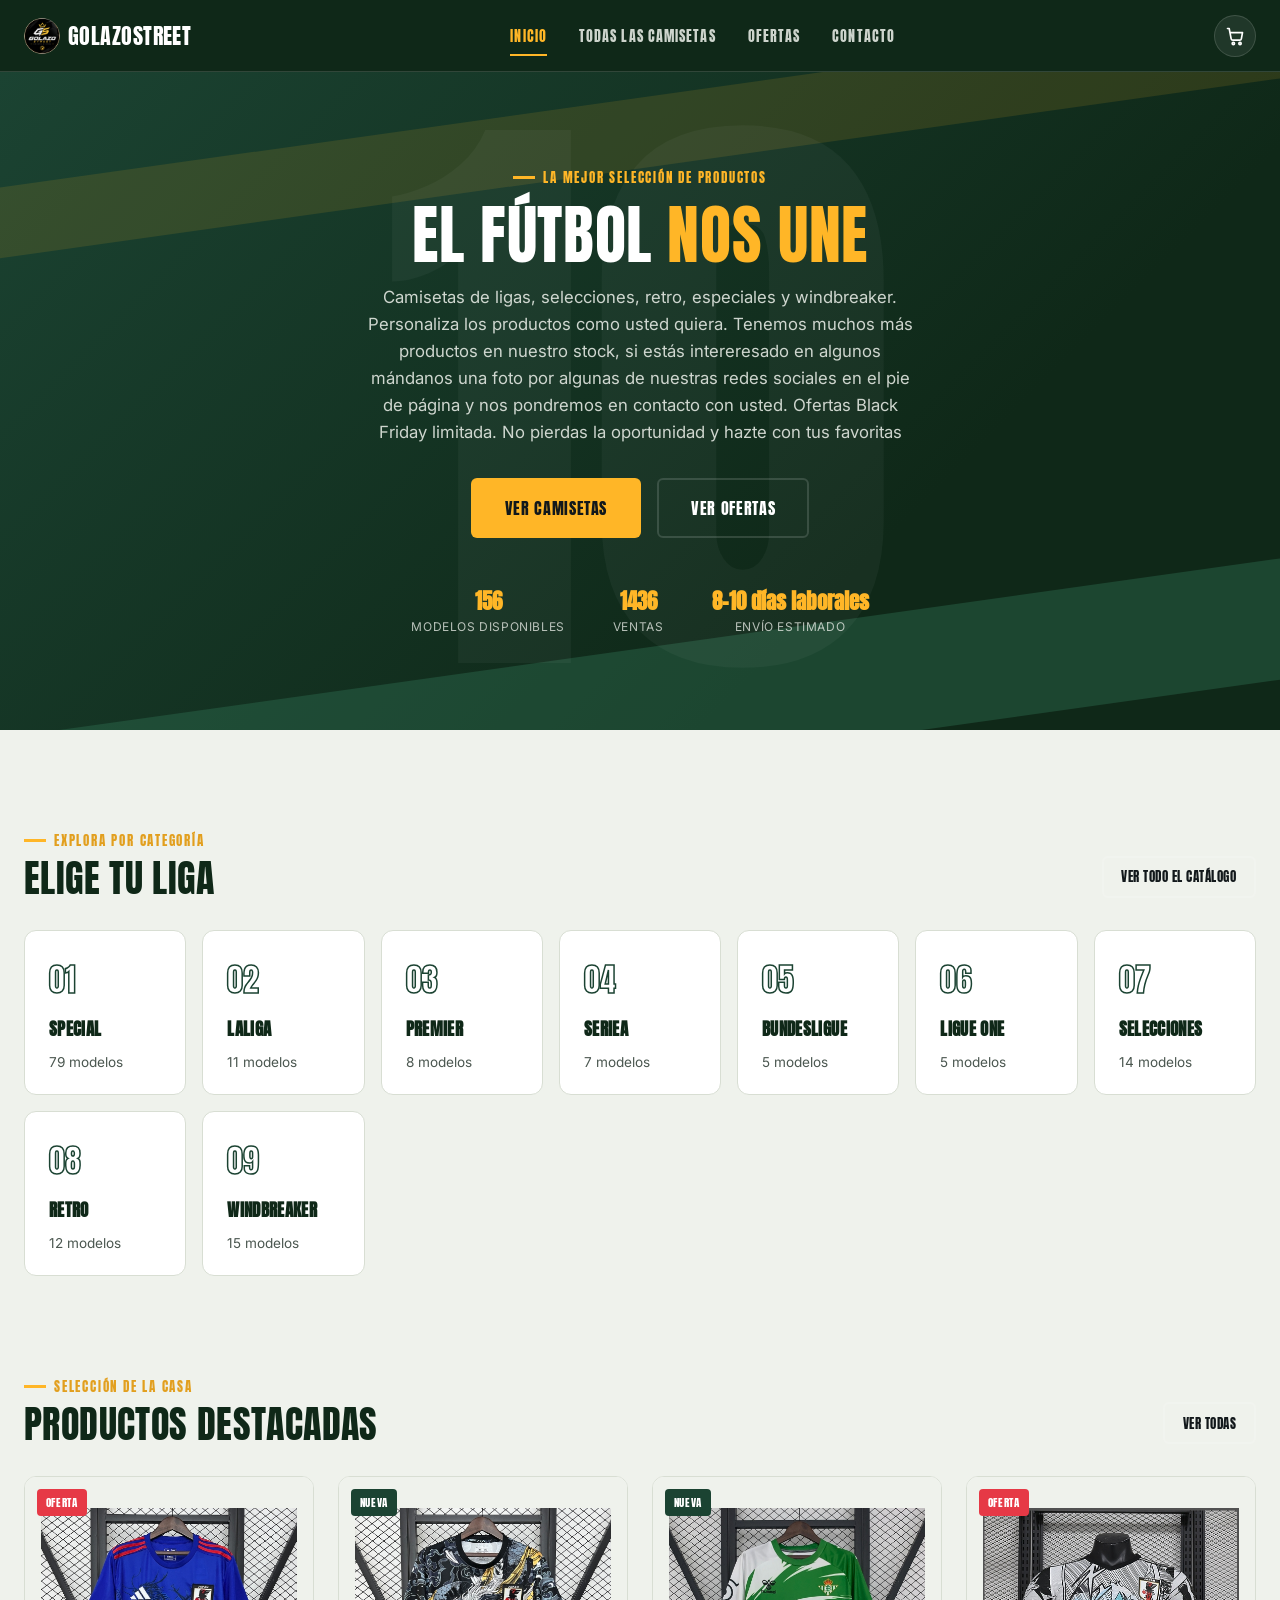
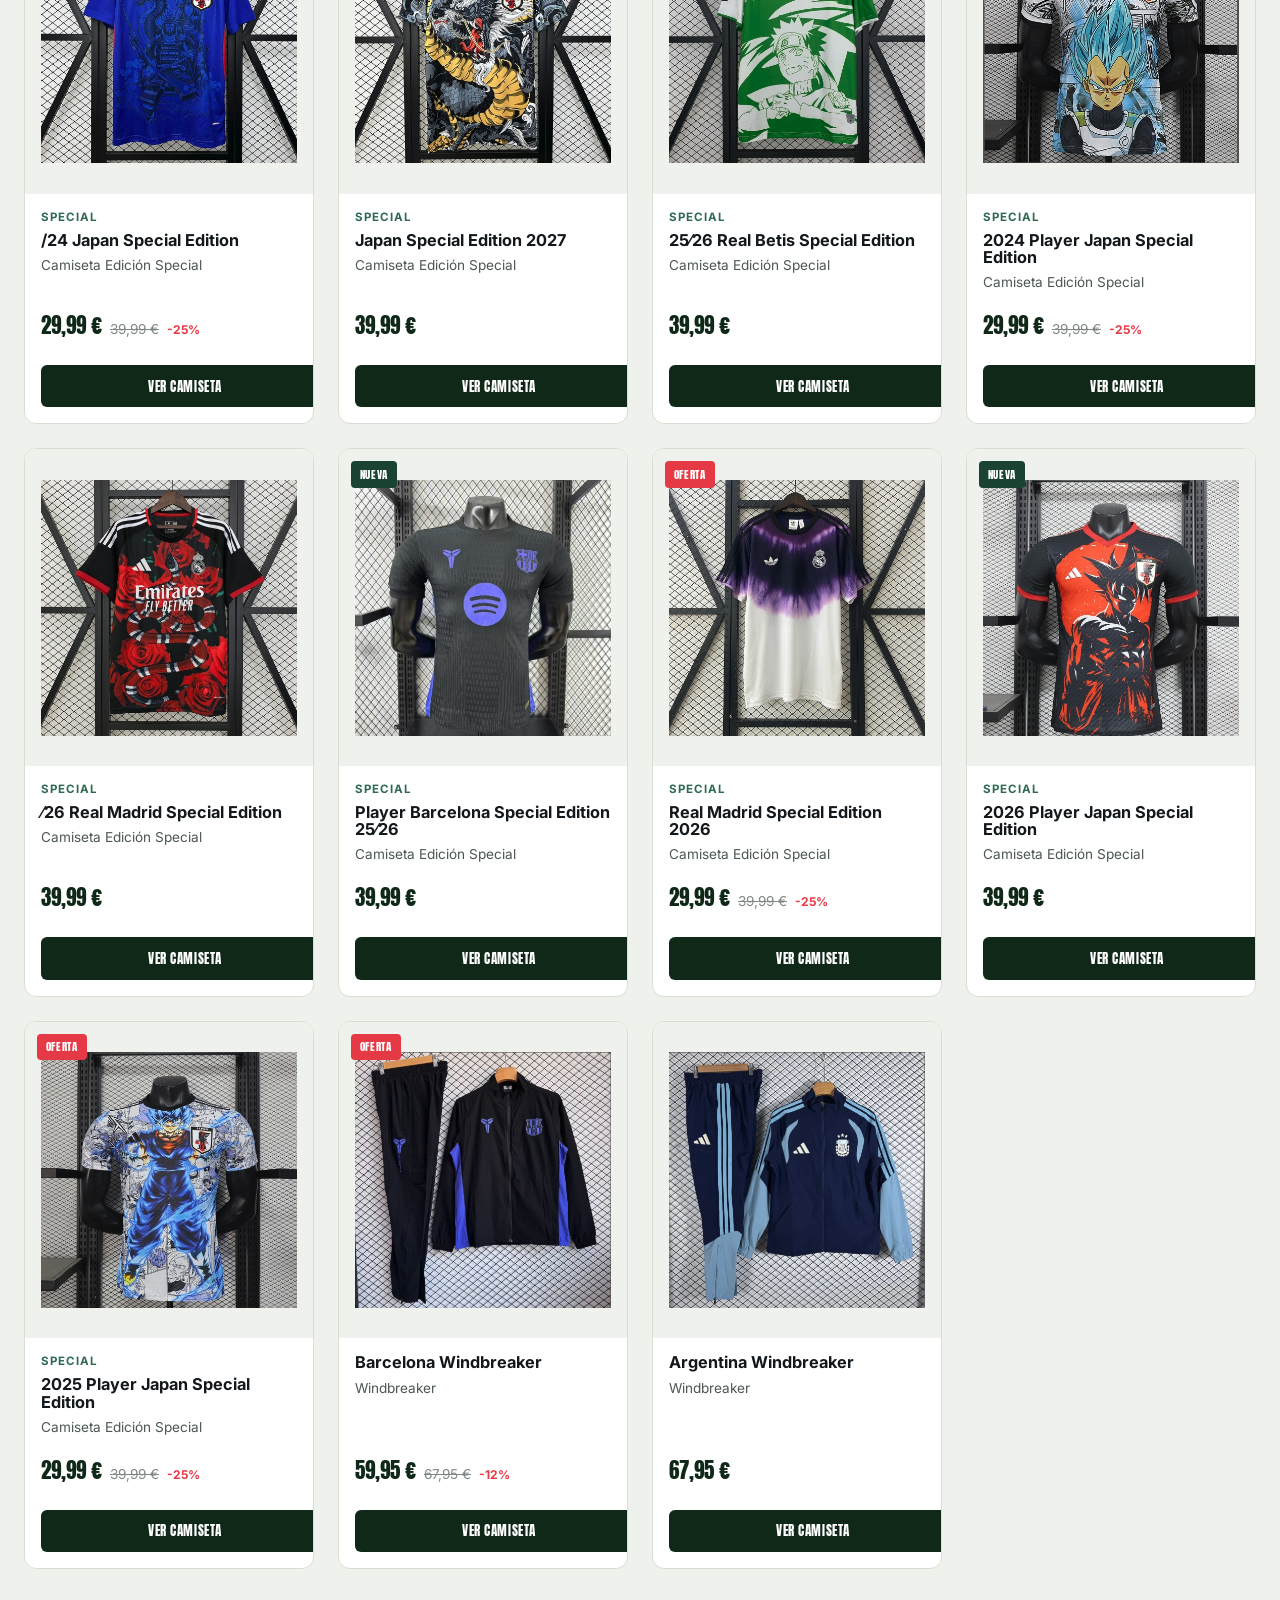
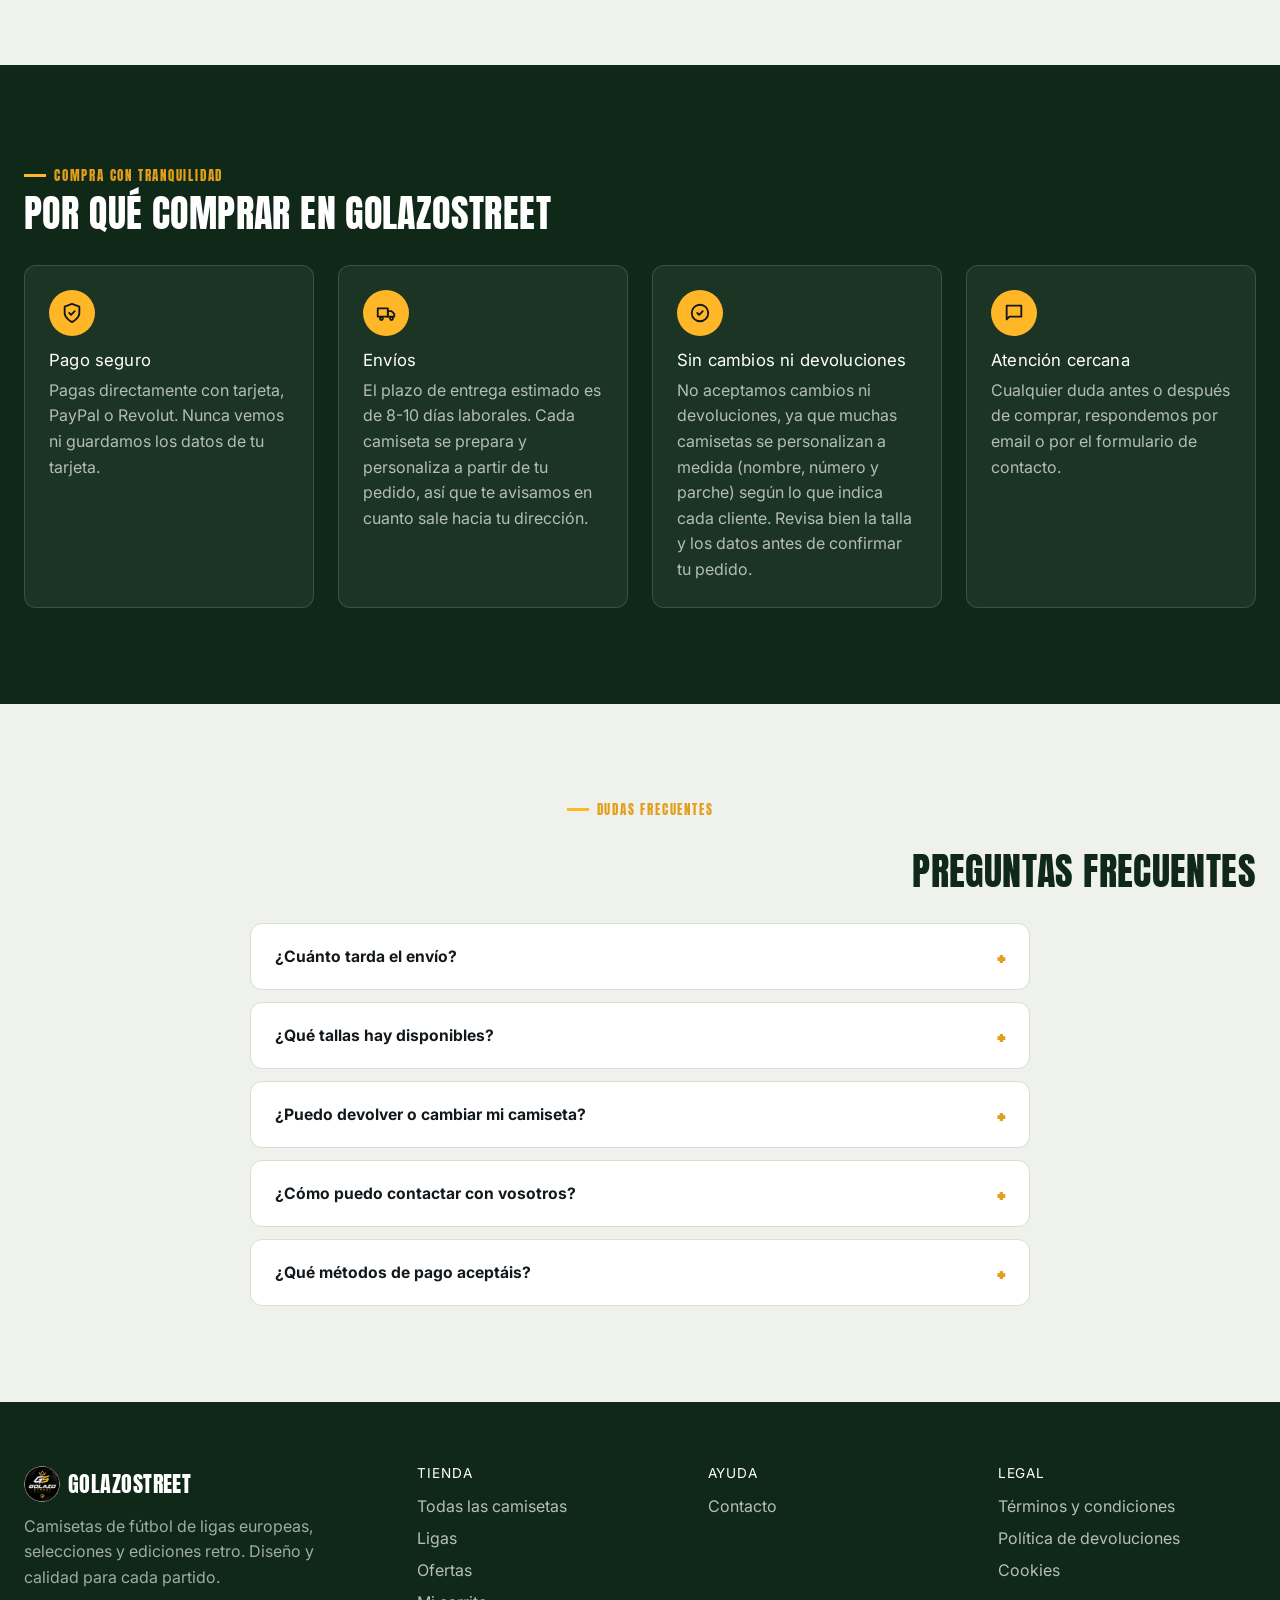
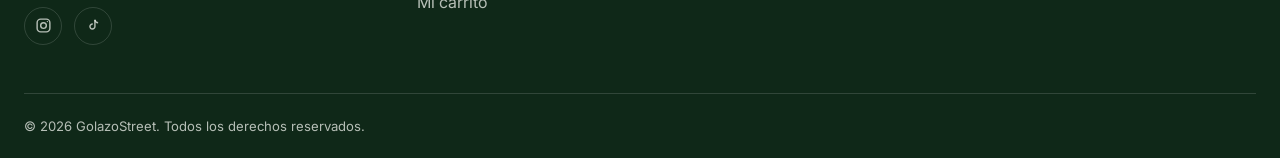
==== index.html @ 6dd8e87e "Actualizo la tienda" ====
<!DOCTYPE html>
<html lang="es">
<head>
  <meta charset="UTF-8" />
  <meta name="viewport" content="width=device-width, initial-scale=1.0" />
  <title>GolazoStreet — Camisetas de fútbol oficiales y retro</title>
  <meta name="description" content="Camisetas de fútbol de LaLiga, Premier, Serie A, Bundesliga, Ligue 1, selecciones y ediciones retro. Envíos rápidos y pago seguro." />
  <meta name="keywords" content="camisetas de fútbol, camisetas retro, camisetas selecciones, tienda de camisetas online" />

  <meta property="og:title" content="GolazoStreet — Camisetas de fútbol oficiales y retro" />
  <meta property="og:description" content="Encuentra tu camiseta de fútbol favorita: ligas, selecciones y ediciones retro con envío rápido." />
  <meta property="og:type" content="website" />
  <meta property="og:image" content="assets/images/og-cover.svg" />

  <link rel="icon" type="image/png" sizes="32x32" href="assets/icons/favicon-32.png" />
  <link rel="icon" type="image/png" sizes="16x16" href="assets/icons/favicon-16.png" />
  <link rel="apple-touch-icon" sizes="180x180" href="assets/icons/apple-touch-icon.png" />
  <link rel="preconnect" href="https://fonts.googleapis.com" />
  <link rel="preconnect" href="https://fonts.gstatic.com" crossorigin />
  <link href="https://fonts.googleapis.com/css2?family=Anton&family=Inter:wght@400;500;600;700;800&display=swap" rel="stylesheet" />
  <link rel="stylesheet" href="css/style.css" />
</head>
<body>
  <a class="skip-link" href="#contenido-principal">Saltar al contenido</a>

  <header class="site-header">
    <div class="container">
      <a href="index.html" class="brand">
        <img src="assets/images/brand-icon.png" alt="" class="brand-icon" width="36" height="36" />
        <span data-store-name>GolazoStreet</span>
      </a>

      <nav class="main-nav" id="menu-principal">
        <ul>
          <li><a href="index.html" data-nav="index.html">Inicio</a></li>
          <li><a href="productos.html" data-nav="productos.html">Todas las camisetas</a></li>
          <li><a href="productos.html?oferta=1" data-nav="productos.html?oferta=1">Ofertas</a></li>
          <li><a href="contacto.html" data-nav="contacto.html">Contacto</a></li>
        </ul>
      </nav>

      <div class="header-actions">
        <a href="carrito.html" class="icon-btn" aria-label="Ver carrito">
          <svg viewBox="0 0 24 24" fill="none" stroke="currentColor" stroke-width="2" stroke-linecap="round" stroke-linejoin="round"><path d="M3 3h2l2.4 12.4a2 2 0 0 0 2 1.6h8.2a2 2 0 0 0 2-1.6L21 8H6" /><circle cx="10" cy="21" r="1.4" /><circle cx="18" cy="21" r="1.4" /></svg>
          <span class="cart-count" data-cart-count style="display:none">0</span>
        </a>
        <button class="menu-toggle" aria-label="Abrir menú" aria-expanded="false" aria-controls="menu-principal">
          <span></span><span></span><span></span>
        </button>
      </div>
    </div>
  </header>

  <main id="contenido-principal">
    <!-- HERO -->
    <section class="hero-full">
      <div class="hero-full-bg" aria-hidden="true">
        <span class="hfb-stripe hfb-stripe-1"></span>
        <span class="hfb-stripe hfb-stripe-2"></span>
        <span class="hfb-ghost">10</span>
      </div>

      <div class="hero-full-content">
        <span class="eyebrow eyebrow-light">La mejor selección de productos</span>
        <h1 class="hero-full-title">EL FÚTBOL <span>NOS UNE</span></h1>
        <p class="hero-full-sub">Camisetas de ligas, selecciones, retro, especiales y windbreaker. Personaliza los productos como usted quiera. Tenemos muchos más productos en nuestro stock, si estás intereresado en algunos mándanos una foto por algunas de nuestras redes sociales en el pie de página y nos pondremos en contacto con usted. Ofertas Black Friday limitada. No pierdas la oportunidad y hazte con tus favoritas</p>

        <div class="hero-full-actions">
          <a href="productos.html" class="btn btn-primary btn-lg">Ver camisetas</a>
          <a href="productos.html?oferta=1" class="btn btn-outline btn-lg">Ver ofertas</a>
        </div>

        <div class="hero-full-stats">
          <div><strong data-stat-productos>14</strong><span>Modelos disponibles</span></div>
          <div><strong>1436</strong><span>Ventas</span></div>
          <div><strong>8-10 días laborales</strong><span>Envío estimado</span></div>
        </div>
      </div>
    </section>

    <!-- LIGAS -->
    <section class="section" id="ligas">
      <div class="container">
        <div class="section-head">
          <div>
            <span class="eyebrow">Explora por categoría</span>
            <h2>Elige tu liga</h2>
          </div>
          <a href="productos.html" class="btn btn-outline btn-sm">Ver todo el catálogo</a>
        </div>
        <div class="league-grid" id="league-grid"></div>
      </div>
    </section>

    <!-- DESTACADOS -->
    <section class="section" style="padding-top:0;">
      <div class="container">
        <div class="section-head">
          <div>
            <span class="eyebrow">Selección de la casa</span>
            <h2>Productos destacadas</h2>
          </div>
          <a href="productos.html" class="btn btn-outline btn-sm">Ver todas</a>
        </div>
        <div class="product-grid" id="featured-grid"></div>
      </div>
    </section>

    <!-- CONFIANZA -->
    <section class="section section--dark">
      <div class="container">
        <div class="section-head">
          <div>
            <span class="eyebrow">Compra con tranquilidad</span>
            <h2>Por qué comprar en GolazoStreet</h2>
          </div>
        </div>
        <div class="trust-grid">
          <div class="trust-card">
            <div class="trust-icon">
              <svg viewBox="0 0 24 24" fill="none" stroke="currentColor" stroke-width="2" stroke-linecap="round" stroke-linejoin="round"><path d="M12 22s8-4 8-10V5l-8-3-8 3v7c0 6 8 10 8 10Z" /><path d="m9 12 2 2 4-4" /></svg>
            </div>
            <h3>Pago seguro</h3>
            <p>Pagas directamente con tarjeta, PayPal o Revolut. Nunca vemos ni guardamos los datos de tu tarjeta.</p>
          </div>
          <div class="trust-card">
            <div class="trust-icon">
              <svg viewBox="0 0 24 24" fill="none" stroke="currentColor" stroke-width="2" stroke-linecap="round" stroke-linejoin="round"><path d="M3 7h11v9H3z" /><path d="M14 10h4l3 3v3h-7z" /><circle cx="7" cy="18" r="1.6" /><circle cx="18" cy="18" r="1.6" /></svg>
            </div>
            <h3>Envíos</h3>
            <p>El plazo de entrega estimado es de 8-10 días laborales. Cada camiseta se prepara y personaliza a partir de tu pedido, así que te avisamos en cuanto sale hacia tu dirección.</p>
          </div>
          <div class="trust-card">
            <div class="trust-icon">
              <svg viewBox="0 0 24 24" fill="none" stroke="currentColor" stroke-width="2" stroke-linecap="round" stroke-linejoin="round"><path d="M9 12l2 2 4-4" /><circle cx="12" cy="12" r="9" /></svg>
            </div>
            <h3>Sin cambios ni devoluciones</h3>
            <p>No aceptamos cambios ni devoluciones, ya que muchas camisetas se personalizan a medida (nombre, número y parche) según lo que indica cada cliente. Revisa bien la talla y los datos antes de confirmar tu pedido.</p>
          </div>
          <div class="trust-card">
            <div class="trust-icon">
              <svg viewBox="0 0 24 24" fill="none" stroke="currentColor" stroke-width="2" stroke-linecap="round" stroke-linejoin="round"><path d="M4 4h16v12H7l-3 3z" /></svg>
            </div>
            <h3>Atención cercana</h3>
            <p>Cualquier duda antes o después de comprar, respondemos por email o por el formulario de contacto.</p>
          </div>
        </div>
      </div>
    </section>

    <!-- FAQ -->
    <section class="section">
      <div class="container">
        <div class="section-head" style="justify-content:center; text-align:center; flex-direction:column;">
          <span class="eyebrow" style="margin:0 auto;">Dudas frecuentes</span>
          <h2>Preguntas frecuentes</h2>
        </div>
        <div class="faq-list">
          <details class="faq-item">
            <summary>¿Cuánto tarda el envío?</summary>
            <p>El plazo de entrega estimado es de 8-10 días laborales desde que confirmas el pedido. Cada camiseta se prepara y, si la has personalizado, se confecciona con tu nombre, número y parche antes de enviarse.</p>
          </details>
          <details class="faq-item">
            <summary>¿Qué tallas hay disponibles?</summary>
            <p>Todas las camisetas están disponibles en las tallas XS, S, M, L y XL.</p>
          </details>
          <details class="faq-item">
            <summary>¿Puedo devolver o cambiar mi camiseta?</summary>
            <p>No aceptamos devoluciones ni cambios de talla, salvo que el producto llegue defectuoso o hayamos cometido un error en tu pedido. Muchas camisetas se personalizan a medida (nombre, número y parche), por eso te recomendamos revisar bien la talla y los datos antes de confirmar la compra.</p>
          </details>
          <details class="faq-item">
            <summary>¿Cómo puedo contactar con vosotros?</summary>
            <p>Puedes escribirnos a través del <a href="contacto.html" style="color:var(--pitch-light); font-weight:700;">formulario de contacto</a> o por email a <a href="mailto:hola@tutienda-ejemplo.com" data-store-email style="color:var(--pitch-light); font-weight:700;">hola@tutienda-ejemplo.com</a>.</p>
          </details>
          <details class="faq-item">
            <summary>¿Qué métodos de pago aceptáis?</summary>
            <p>Aceptamos pagos con tarjeta, PayPal y Revolut. El importe exacto de tu pedido se calcula automáticamente en el carrito antes de pagar.</p>
          </details>
        </div>
      </div>
    </section>
  </main>

  <footer class="site-footer">
    <div class="container">
      <div class="footer-grid">
        <div class="footer-brand">
          <a href="index.html" class="brand">
            <img src="assets/images/brand-icon.png" alt="" class="brand-icon" width="36" height="36" />
            <span data-store-name>GolazoStreet</span>
          </a>
          <p>Camisetas de fútbol de ligas europeas, selecciones y ediciones retro. Diseño y calidad para cada partido.</p>
          <div class="footer-social">
            <a href="#" data-social="instagram" aria-label="Instagram">
              <svg viewBox="0 0 24 24" fill="none" stroke="currentColor" stroke-width="2"><rect x="3" y="3" width="18" height="18" rx="5" /><circle cx="12" cy="12" r="4" /><circle cx="17.5" cy="6.5" r="1" fill="currentColor" stroke="none" /></svg>
            </a>
            <a href="#" data-social="tiktok" aria-label="TikTok">
              <svg viewBox="0 0 24 24" fill="none" stroke="currentColor" stroke-width="2"><path d="M14 4v9.5a3.5 3.5 0 1 1-3-3.46" /><path d="M14 4c.5 2.5 2.2 4 4.5 4.2" /></svg>
            </a>
          </div>
        </div>
        <div class="footer-col">
          <h4>Tienda</h4>
          <ul>
            <li><a href="productos.html">Todas las camisetas</a></li>
            <li><a href="index.html#ligas">Ligas</a></li>
            <li><a href="productos.html?oferta=1">Ofertas</a></li>
            <li><a href="carrito.html">Mi carrito</a></li>
          </ul>
        </div>
        <div class="footer-col">
          <h4>Ayuda</h4>
          <ul>
            <li><a href="contacto.html">Contacto</a></li>
          </ul>
        </div>
        <div class="footer-col">
          <h4>Legal</h4>
          <ul>
            <li><a href="pages/terminos.html">Términos y condiciones</a></li>
            <li><a href="pages/devoluciones.html">Política de devoluciones</a></li>
            <li><a href="pages/cookies.html">Cookies</a></li>
          </ul>
        </div>
      </div>
      <div class="footer-bottom">
        <span>© <span data-store-year>2026</span> <span data-store-name>GolazoStreet</span>. Todos los derechos reservados.</span>
      </div>
    </div>
  </footer>

  <script src="js/config.js"></script>
  <script src="js/jersey-svg.js"></script>
  <script src="js/products-data.js"></script>
  <script src="js/cart.js"></script>
  <script src="js/app.js"></script>
  <script src="js/product-render.js"></script>
  <script src="js/home.js"></script>
</body>
</html>
---- css/style.css ----
/* ==========================================================================
   GolazoStreet — Sistema de diseño
   Paleta: verde césped nocturno + blanco tiza + dorado trofeo + rojo tarjeta
   Tipografía: Anton (display, estilo marcador/dorsal) + Inter (texto)
   Firma visual: dorsal numerado (bloque de número estilo camiseta)
   ========================================================================== */

:root {
  /* Color */
  --pitch-dark: #0f2818;
  --pitch: #1b4332;
  --pitch-light: #2d6a4f;
  --chalk: #eff2ec;
  --chalk-soft: #e2e7dc;
  --white: #ffffff;
  --gold: #ffb627;
  --gold-dark: #e29f1e;
  --ink: #12181b;
  --ink-soft: #4b5750;
  --line: #d8ded3;
  --line-dark: rgba(255, 255, 255, 0.14);
  --red-card: #e63946;
  --red-card-dark: #c22c38;

  /* Tipografía */
  --font-display: "Anton", "Arial Narrow", sans-serif;
  --font-body: "Inter", -apple-system, BlinkMacSystemFont, "Segoe UI", sans-serif;

  /* Espaciado */
  --space-1: 0.25rem;
  --space-2: 0.5rem;
  --space-3: 0.75rem;
  --space-4: 1rem;
  --space-5: 1.5rem;
  --space-6: 2rem;
  --space-7: 3rem;
  --space-8: 4rem;
  --space-9: 6rem;

  /* Layout */
  --max-width: 1280px;
  --radius-sm: 6px;
  --radius-md: 12px;
  --radius-lg: 20px;
  --shadow-sm: 0 1px 2px rgba(15, 40, 24, 0.08), 0 1px 1px rgba(15, 40, 24, 0.06);
  --shadow-md: 0 8px 24px rgba(15, 40, 24, 0.12);
  --shadow-lg: 0 20px 48px rgba(15, 40, 24, 0.18);
  --header-height: 72px;
}

/* ==========================================================================
   Reset
   ========================================================================== */

*,
*::before,
*::after {
  box-sizing: border-box;
}

html {
  scroll-behavior: smooth;
}

@media (prefers-reduced-motion: reduce) {
  html {
    scroll-behavior: auto;
  }
  *,
  *::before,
  *::after {
    animation-duration: 0.001ms !important;
    animation-iteration-count: 1 !important;
    transition-duration: 0.001ms !important;
    scroll-behavior: auto !important;
  }
}

body {
  margin: 0;
  font-family: var(--font-body);
  color: var(--ink);
  background: var(--chalk);
  -webkit-font-smoothing: antialiased;
  overflow-x: hidden;
}

img {
  max-width: 100%;
  display: block;
}

a {
  color: inherit;
  text-decoration: none;
}

button {
  font-family: inherit;
  cursor: pointer;
}

ul {
  list-style: none;
  margin: 0;
  padding: 0;
}

h1, h2, h3, h4 {
  margin: 0;
  font-family: var(--font-display);
  font-weight: 400;
  letter-spacing: 0.01em;
  line-height: 1.05;
  text-transform: uppercase;
}

p {
  margin: 0;
  line-height: 1.6;
  color: var(--ink-soft);
}

input, select, textarea {
  font-family: inherit;
  font-size: 0.85rem;
}

:focus-visible {
  outline: 3px solid var(--gold);
  outline-offset: 2px;
}

.container {
  max-width: var(--max-width);
  margin: 0 auto;
  padding: 0 var(--space-5);
}

@media (max-width: 640px) {
  .container {
    padding: 0 var(--space-4);
  }
}

.visually-hidden {
  position: absolute;
  width: 1px;
  height: 1px;
  overflow: hidden;
  clip: rect(0 0 0 0);
  white-space: nowrap;
}

.skip-link {
  position: absolute;
  left: -999px;
  top: 0;
  background: var(--gold);
  color: var(--ink);
  padding: var(--space-3) var(--space-4);
  z-index: 1000;
  font-weight: 700;
}

.skip-link:focus {
  left: var(--space-4);
  top: var(--space-4);
}

/* ==========================================================================
   Utilidades
   ========================================================================== */

.eyebrow {
  display: inline-flex;
  align-items: center;
  gap: var(--space-2);
  font-family: var(--font-display);
  font-size: 0.8rem;
  letter-spacing: 0.14em;
  text-transform: uppercase;
  color: var(--gold-dark);
}

.eyebrow::before {
  content: "";
  width: 22px;
  height: 3px;
  background: var(--gold);
  display: inline-block;
}

.section {
  padding: var(--space-9) 0;
}

.section-head {
  display: flex;
  align-items: flex-end;
  justify-content: space-between;
  gap: var(--space-5);
  margin-bottom: var(--space-6);
  flex-wrap: wrap;
}

.section-head h2 {
  font-size: clamp(1.7rem, 3vw, 2.6rem);
  margin-top: var(--space-2);
  color: var(--pitch-dark);
}

.section--dark {
  background: var(--pitch-dark);
  color: var(--chalk);
  position: relative;
  overflow: hidden;
}

.section--dark p {
  color: rgba(239, 242, 236, 0.72);
}

.section--dark .section-head h2 {
  color: var(--white);
}

/* ==========================================================================
   Botones
   ========================================================================== */

.btn {
  display: inline-flex;
  align-items: center;
  justify-content: center;
  gap: var(--space-2);
  padding: 0.9rem 1.7rem;
  border-radius: var(--radius-sm);
  font-family: var(--font-display);
  font-size: 0.95rem;
  letter-spacing: 0.04em;
  text-transform: uppercase;
  border: 2px solid transparent;
  transition: transform 0.15s ease, box-shadow 0.15s ease, background-color 0.15s ease, color 0.15s ease;
  white-space: nowrap;
}

.btn:active {
  transform: translateY(1px);
}

.btn-primary {
  background: var(--gold);
  color: var(--ink);
}

.btn-primary:hover {
  background: var(--gold-dark);
  box-shadow: var(--shadow-md);
}

.btn-outline {
  background: transparent;
  border-color: var(--line-dark);
  color: inherit;
}

.btn-outline:hover {
  border-color: var(--gold);
  color: var(--gold);
}

.btn-dark {
  background: var(--pitch-dark);
  color: var(--white);
}

.btn-dark:hover {
  background: var(--pitch);
}

.btn-block {
  width: 100%;
}

.btn-sm {
  padding: 0.6rem 1.1rem;
  font-size: 0.8rem;
}

.btn[disabled] {
  opacity: 0.5;
  cursor: not-allowed;
}

/* ==========================================================================
   Header
   ========================================================================== */

.site-header {
  position: sticky;
  top: 0;
  z-index: 200;
  background: var(--pitch-dark);
  color: var(--chalk);
  height: var(--header-height);
  display: flex;
  align-items: center;
  border-bottom: 1px solid var(--line-dark);
}

.site-header .container {
  display: flex;
  align-items: center;
  justify-content: space-between;
  gap: var(--space-5);
  width: 100%;
}

.brand {
  display: flex;
  align-items: center;
  gap: var(--space-2);
  font-family: var(--font-display);
  font-size: 1.4rem;
  letter-spacing: 0.02em;
  color: var(--white);
  text-transform: uppercase;
  flex-shrink: 0;
}

.brand .brand-icon {
  width: 36px;
  height: 36px;
  border-radius: 50%;
  flex-shrink: 0;
  object-fit: cover;
}

.main-nav {
  flex: 1;
  display: flex;
  justify-content: center;
}

.main-nav ul {
  display: flex;
  gap: var(--space-6);
}

.main-nav a {
  font-family: var(--font-display);
  font-size: 0.85rem;
  letter-spacing: 0.08em;
  text-transform: uppercase;
  color: rgba(239, 242, 236, 0.85);
  padding: var(--space-2) 0;
  border-bottom: 2px solid transparent;
  transition: color 0.15s ease, border-color 0.15s ease;
}

.main-nav a:hover,
.main-nav a.is-active {
  color: var(--gold);
  border-color: var(--gold);
}

.header-actions {
  display: flex;
  align-items: center;
  gap: var(--space-4);
  flex-shrink: 0;
}

.icon-btn {
  position: relative;
  display: inline-flex;
  align-items: center;
  justify-content: center;
  width: 42px;
  height: 42px;
  border-radius: 50%;
  background: rgba(239, 242, 236, 0.08);
  color: var(--white);
  border: 1px solid var(--line-dark);
  transition: background-color 0.15s ease, border-color 0.15s ease;
}

.icon-btn:hover {
  background: rgba(255, 182, 39, 0.16);
  border-color: var(--gold);
}

.icon-btn svg {
  width: 20px;
  height: 20px;
}

.cart-count {
  position: absolute;
  top: -6px;
  right: -6px;
  background: var(--red-card);
  color: var(--white);
  font-size: 0.68rem;
  font-weight: 700;
  min-width: 18px;
  height: 18px;
  border-radius: 999px;
  display: flex;
  align-items: center;
  justify-content: center;
  padding: 0 4px;
  border: 2px solid var(--pitch-dark);
}

.menu-toggle {
  display: none;
  flex-direction: column;
  justify-content: center;
  gap: 5px;
  width: 42px;
  height: 42px;
  border-radius: var(--radius-sm);
  background: transparent;
  border: 1px solid var(--line-dark);
}

.menu-toggle span {
  display: block;
  width: 20px;
  height: 2px;
  background: var(--white);
  margin: 0 auto;
  transition: transform 0.2s ease, opacity 0.2s ease;
}

.menu-toggle[aria-expanded="true"] span:nth-child(1) {
  transform: translateY(7px) rotate(45deg);
}

.menu-toggle[aria-expanded="true"] span:nth-child(2) {
  opacity: 0;
}

.menu-toggle[aria-expanded="true"] span:nth-child(3) {
  transform: translateY(-7px) rotate(-45deg);
}

@media (max-width: 900px) {
  .main-nav {
    position: fixed;
    top: var(--header-height);
    left: 0;
    right: 0;
    bottom: 0;
    background: var(--pitch-dark);
    display: block;
    padding: var(--space-6) var(--space-5);
    transform: translateX(100%);
    transition: transform 0.25s ease;
    overflow-y: auto;
  }

  .main-nav.is-open {
    transform: translateX(0);
  }

  .main-nav ul {
    flex-direction: column;
    gap: 0;
  }

  .main-nav li {
    border-bottom: 1px solid var(--line-dark);
  }

  .main-nav a {
    display: block;
    padding: var(--space-4) 0;
    font-size: 1.1rem;
  }

  .menu-toggle {
    display: flex;
  }
}

/* ==========================================================================
   Hero
   ========================================================================== */

.hero-full {
  position: relative;
  overflow: hidden;
  background: linear-gradient(135deg, var(--pitch) 0%, var(--pitch-dark) 70%);
  padding: var(--space-9) var(--space-5);
  display: flex;
  align-items: center;
  justify-content: center;
  text-align: center;
  min-height: 460px;
}

.hero-full-bg {
  position: absolute;
  inset: 0;
  overflow: hidden;
  z-index: 0;
}

.hfb-stripe {
  position: absolute;
  width: 200%;
  left: -50%;
  transform: rotate(-8deg);
}

.hfb-stripe-1 {
  height: 70px;
  top: 4%;
  background: var(--gold);
  opacity: 0.12;
}

.hfb-stripe-2 {
  height: 120px;
  bottom: -6%;
  background: var(--pitch-light);
  opacity: 0.45;
}

.hfb-ghost {
  position: absolute;
  left: 50%;
  top: 50%;
  transform: translate(-50%, -50%);
  font-family: var(--font-display);
  font-size: min(60vw, 620px);
  color: rgba(255, 255, 255, 0.04);
  line-height: 1;
  user-select: none;
}

.hero-full-content {
  position: relative;
  z-index: 1;
  max-width: 720px;
  display: flex;
  flex-direction: column;
  align-items: center;
  color: var(--white);
}

.eyebrow-light {
  color: var(--gold);
}

.hero-full-title {
  font-family: var(--font-display);
  color: var(--white);
  font-size: clamp(2.2rem, 6vw, 4rem);
  line-height: 1.02;
  margin-top: var(--space-4);
  letter-spacing: 0.01em;
}

.hero-full-title span {
  color: var(--gold);
}

.hero-full-sub {
  margin-top: var(--space-4);
  color: rgba(239, 242, 236, 0.85);
  font-size: clamp(0.9rem, 2vw, 1.05rem);
  max-width: 560px;
}

.hero-full-actions {
  margin-top: var(--space-6);
  display: flex;
  gap: var(--space-4);
  flex-wrap: wrap;
  justify-content: center;
}

.btn-lg {
  padding: 1rem 2rem;
  font-size: 1rem;
}

.hero-full-stats {
  margin-top: var(--space-7);
  display: flex;
  gap: var(--space-7);
  flex-wrap: wrap;
  justify-content: center;
}

.hero-full-stats div {
  display: flex;
  flex-direction: column;
  align-items: center;
}

.hero-full-stats strong {
  font-family: var(--font-display);
  font-size: 1.3rem;
  color: var(--gold);
}

.hero-full-stats span {
  font-size: 0.75rem;
  color: rgba(239, 242, 236, 0.75);
  text-transform: uppercase;
  letter-spacing: 0.05em;
  margin-top: 2px;
}

@media (max-width: 640px) {
  .hero-full {
    min-height: 0;
    padding: var(--space-8) var(--space-4);
  }

  .hero-full-actions {
    flex-direction: column;
    width: 100%;
  }

  .hero-full-actions .btn {
    width: 100%;
  }

  .hero-full-stats {
    gap: var(--space-5);
  }
}

/* ==========================================================================
/* ==========================================================================
   Categorías (ligas)
   ========================================================================== */

.league-grid {
  display: grid;
  grid-template-columns: repeat(auto-fit, minmax(150px, 1fr));
  gap: var(--space-4);
}

.league-card {
  background: var(--white);
  border: 1px solid var(--line);
  border-radius: var(--radius-md);
  padding: var(--space-5);
  display: flex;
  flex-direction: column;
  gap: var(--space-3);
  transition: transform 0.15s ease, box-shadow 0.15s ease, border-color 0.15s ease;
}

.league-card:hover {
  transform: translateY(-4px);
  box-shadow: var(--shadow-md);
  border-color: var(--gold);
}

.league-card .league-num {
  font-family: var(--font-display);
  font-size: 2rem;
  color: var(--chalk-soft);
  -webkit-text-stroke: 1.5px var(--pitch);
  color: transparent;
}

.league-card strong {
  font-family: var(--font-display);
  text-transform: uppercase;
  font-size: 1.05rem;
  color: var(--pitch-dark);
  letter-spacing: 0.02em;
}

.league-card span {
  font-size: 0.85rem;
  color: var(--ink-soft);
}

/* ==========================================================================
   Tarjetas de producto
   ========================================================================== */

.product-grid {
  display: grid;
  grid-template-columns: repeat(auto-fill, minmax(230px, 1fr));
  gap: var(--space-5);
}

@media (max-width: 900px) {
  .product-grid {
    grid-template-columns: repeat(2, 1fr);
    gap: var(--space-4);
  }
}

@media (max-width: 480px) {
  .product-grid {
    gap: var(--space-3);
  }

  .product-card .product-media {
    aspect-ratio: 4 / 4.6;
  }

  .product-card .product-media img {
    padding: var(--space-3);
  }

  .product-body {
    padding: var(--space-3) var(--space-3) var(--space-4);
    gap: var(--space-1);
  }

  .product-body h3 {
    font-size: 0.88rem;
  }

  .product-body .product-name {
    font-size: 0.76rem;
  }

  .price-now {
    font-size: 1.08rem;
  }

  .price-before {
    font-size: 0.76rem;
  }

  .tag {
    font-size: 0.6rem;
    padding: 0.25rem 0.45rem;
  }
}

.product-card {
  background: var(--white);
  border-radius: var(--radius-md);
  overflow: hidden;
  border: 1px solid var(--line);
  display: flex;
  flex-direction: column;
  position: relative;
  transition: transform 0.18s ease, box-shadow 0.18s ease;
}

.product-card:hover {
  transform: translateY(-6px);
  box-shadow: var(--shadow-lg);
}

.product-card .product-media {
  position: relative;
  background: var(--chalk);
  aspect-ratio: 4 / 4.4;
  overflow: hidden;
}

.product-card .product-media img {
  width: 100%;
  height: 100%;
  object-fit: contain;
  padding: var(--space-4);
  transition: transform 0.35s ease;
}

.product-card:hover .product-media img {
  transform: scale(1.05) rotate(-1deg);
}

.product-tags {
  position: absolute;
  top: var(--space-3);
  left: var(--space-3);
  display: flex;
  flex-direction: column;
  gap: var(--space-2);
  z-index: 2;
}

.tag {
  font-family: var(--font-display);
  font-size: 0.68rem;
  letter-spacing: 0.06em;
  text-transform: uppercase;
  padding: 0.3rem 0.55rem;
  border-radius: 4px;
  color: var(--white);
  background: var(--pitch);
}

.tag--new {
  background: var(--pitch);
}

.tag--sale {
  background: var(--red-card);
}

.tag--best {
  background: var(--gold-dark);
  color: var(--ink);
}

.product-body {
  padding: var(--space-4) var(--space-4) var(--space-5);
  display: flex;
  flex-direction: column;
  gap: var(--space-2);
  flex: 1;
}

.product-league {
  font-size: 0.72rem;
  letter-spacing: 0.08em;
  text-transform: uppercase;
  color: var(--pitch-light);
  font-weight: 700;
}

.product-body h3 {
  font-family: var(--font-body);
  font-weight: 700;
  text-transform: none;
  font-size: 1.02rem;
  color: var(--ink);
  letter-spacing: 0;
}

.product-body .product-name {
  font-size: 0.85rem;
  color: var(--ink-soft);
}

.price-row {
  display: flex;
  align-items: baseline;
  gap: var(--space-2);
  margin-top: auto;
  padding-top: var(--space-3);
}

.price-now {
  font-family: var(--font-display);
  font-size: 1.3rem;
  color: var(--pitch-dark);
}

.price-before {
  font-size: 0.85rem;
  color: var(--ink-soft);
  text-decoration: line-through;
  opacity: 0.7;
}

.price-discount {
  font-size: 0.75rem;
  font-weight: 700;
  color: var(--red-card);
}

.product-card .btn {
  margin: 0 var(--space-4) var(--space-4);
}

/* ==========================================================================
   Confianza
   ========================================================================== */

.trust-grid {
  display: grid;
  grid-template-columns: repeat(auto-fit, minmax(220px, 1fr));
  gap: var(--space-5);
}

.trust-card {
  background: rgba(239, 242, 236, 0.06);
  border: 1px solid var(--line-dark);
  border-radius: var(--radius-md);
  padding: var(--space-5);
}

.trust-card .trust-icon {
  width: 46px;
  height: 46px;
  border-radius: 50%;
  background: var(--gold);
  color: var(--ink);
  display: flex;
  align-items: center;
  justify-content: center;
  margin-bottom: var(--space-4);
}

.trust-card .trust-icon svg {
  width: 22px;
  height: 22px;
}

.trust-card h3 {
  font-family: var(--font-body);
  text-transform: none;
  font-size: 1.05rem;
  color: var(--white);
  margin-bottom: var(--space-2);
}

/* ==========================================================================
   FAQ
   ========================================================================== */

.faq-list {
  max-width: 780px;
  margin: 0 auto;
  display: flex;
  flex-direction: column;
  gap: var(--space-3);
}

.faq-item {
  background: var(--white);
  border: 1px solid var(--line);
  border-radius: var(--radius-md);
  overflow: hidden;
}

.faq-item summary {
  list-style: none;
  cursor: pointer;
  display: flex;
  align-items: center;
  justify-content: space-between;
  padding: var(--space-4) var(--space-5);
  font-weight: 700;
  font-size: 0.98rem;
}

.faq-item summary::-webkit-details-marker {
  display: none;
}

.faq-item summary::after {
  content: "+";
  font-family: var(--font-display);
  font-size: 1.4rem;
  color: var(--gold-dark);
  transition: transform 0.2s ease;
  flex-shrink: 0;
  margin-left: var(--space-4);
}

.faq-item[open] summary::after {
  transform: rotate(45deg);
}

.faq-item p {
  padding: 0 var(--space-5) var(--space-5);
}

/* ==========================================================================
   Footer
   ========================================================================== */

.site-footer {
  background: var(--pitch-dark);
  color: rgba(239, 242, 236, 0.75);
  padding: var(--space-8) 0 var(--space-5);
}

.footer-grid {
  display: grid;
  grid-template-columns: 1.4fr 1fr 1fr 1fr;
  gap: var(--space-6);
  padding-bottom: var(--space-7);
  border-bottom: 1px solid var(--line-dark);
}

.footer-brand p {
  color: rgba(239, 242, 236, 0.65);
  margin-top: var(--space-3);
  max-width: 32ch;
}

.footer-social {
  display: flex;
  gap: var(--space-3);
  margin-top: var(--space-4);
}

.footer-social a {
  width: 38px;
  height: 38px;
  border-radius: 50%;
  border: 1px solid var(--line-dark);
  display: flex;
  align-items: center;
  justify-content: center;
  transition: border-color 0.15s ease, color 0.15s ease;
}

.footer-social a:hover {
  border-color: var(--gold);
  color: var(--gold);
}

.footer-social svg {
  width: 17px;
  height: 17px;
}

.footer-col h4 {
  font-family: var(--font-body);
  text-transform: none;
  font-size: 0.85rem;
  letter-spacing: 0.06em;
  text-transform: uppercase;
  color: var(--white);
  margin-bottom: var(--space-4);
}

.footer-col ul {
  display: flex;
  flex-direction: column;
  gap: var(--space-3);
}

.footer-col a:hover {
  color: var(--gold);
}

.footer-bottom {
  display: flex;
  justify-content: space-between;
  align-items: center;
  flex-wrap: wrap;
  gap: var(--space-3);
  padding-top: var(--space-5);
  font-size: 0.82rem;
}

@media (max-width: 900px) {
  .footer-grid {
    grid-template-columns: 1fr 1fr;
  }
}

@media (max-width: 560px) {
  .footer-grid {
    grid-template-columns: 1fr;
  }
}

/* ==========================================================================
   Migas de pan / encabezado de página
   ========================================================================== */

.page-banner {
  background: var(--pitch-dark);
  color: var(--white);
  padding: var(--space-7) 0 var(--space-6);
}

.breadcrumbs {
  font-size: 0.8rem;
  color: rgba(239, 242, 236, 0.6);
  margin-bottom: var(--space-3);
}

.breadcrumbs a:hover {
  color: var(--gold);
}

.page-banner h1 {
  font-size: clamp(1.9rem, 4vw, 2.8rem);
  color: var(--white);
}

/* ==========================================================================
   Página de catálogo / filtros
   ========================================================================== */

.catalog-layout {
  display: grid;
  grid-template-columns: 260px 1fr;
  gap: var(--space-7);
  align-items: flex-start;
}

.filters-panel {
  background: var(--white);
  border: 1px solid var(--line);
  border-radius: var(--radius-md);
  padding: var(--space-5);
  position: sticky;
  top: calc(var(--header-height) + var(--space-4));
  max-height: calc(100vh - var(--header-height) - var(--space-4) * 2);
  overflow-y: auto;
}

.filters-panel h3 {
  font-family: var(--font-body);
  text-transform: none;
  font-size: 0.95rem;
  margin-bottom: var(--space-3);
}

.filter-group {
  padding: var(--space-4) 0;
  border-bottom: 1px solid var(--line);
}

.filter-group:first-of-type {
  padding-top: 0;
}

.filter-group:last-of-type {
  border-bottom: none;
}

.filter-option {
  display: flex;
  align-items: center;
  gap: var(--space-2);
  padding: var(--space-1) 0;
  font-size: 0.9rem;
  cursor: pointer;
}

.filter-option input {
  accent-color: var(--pitch);
  width: 16px;
  height: 16px;
}

.price-range {
  display: flex;
  align-items: center;
  gap: var(--space-2);
}

.price-range input[type="number"] {
  width: 100%;
  padding: var(--space-2);
  border: 1px solid var(--line);
  border-radius: var(--radius-sm);
}

.catalog-toolbar {
  display: flex;
  align-items: center;
  justify-content: space-between;
  gap: var(--space-4);
  flex-wrap: wrap;
  margin-bottom: var(--space-5);
}

.search-box {
  flex: 1;
  min-width: 220px;
  position: relative;
}

.search-box input {
  width: 100%;
  padding: 0.75rem var(--space-4) 0.75rem 2.6rem;
  border-radius: var(--radius-sm);
  border: 1px solid var(--line);
  background: var(--white);
}

.search-box svg {
  position: absolute;
  left: var(--space-3);
  top: 50%;
  transform: translateY(-50%);
  width: 18px;
  height: 18px;
  color: var(--ink-soft);
}

.sort-select {
  padding: 0.75rem var(--space-4);
  border-radius: var(--radius-sm);
  border: 1px solid var(--line);
  background: var(--white);
}

.results-count {
  font-size: 0.85rem;
  color: var(--ink-soft);
  margin-bottom: var(--space-4);
}

.catalog-summary-bar {
  display: flex;
  align-items: center;
  justify-content: space-between;
  gap: var(--space-4);
  margin-bottom: var(--space-4);
}

.catalog-summary-bar .results-count {
  margin-bottom: 0;
  white-space: nowrap;
}

.filter-sort-trigger {
  align-items: center;
  gap: var(--space-2);
  padding: 0.65rem var(--space-4);
  border: 1px solid var(--line-dark);
  border-radius: var(--radius-md);
  background: var(--white);
  font-family: var(--font-body);
  font-size: 0.88rem;
  font-weight: 700;
  text-transform: none;
  letter-spacing: normal;
  color: var(--ink);
}

.filter-sort-trigger svg {
  width: 18px;
  height: 18px;
  flex-shrink: 0;
  color: var(--ink);
}

.filter-sort-trigger:hover,
.filter-sort-trigger:active {
  border-color: var(--gold-dark);
  color: inherit;
}

.mobile-filters-toggle {
  display: none;
}

.empty-state {
  text-align: center;
  padding: var(--space-8) var(--space-4);
  color: var(--ink-soft);
}

.empty-state strong {
  display: block;
  font-family: var(--font-display);
  font-size: 1.3rem;
  color: var(--pitch-dark);
  margin-bottom: var(--space-2);
  text-transform: uppercase;
}

@media (max-width: 900px) {
  .catalog-layout {
    grid-template-columns: 1fr;
  }

  .filters-panel {
    position: fixed;
    inset: 0;
    top: var(--header-height);
    z-index: 150;
    border-radius: 0;
    max-height: none;
    overflow-y: auto;
    transform: translateX(-100%);
    transition: transform 0.25s ease;
  }

  .filters-panel.is-open {
    transform: translateX(0);
  }

  .mobile-filters-toggle {
    display: inline-flex;
  }
}

/* ==========================================================================
   Página de producto individual
   ========================================================================== */

.product-detail {
  display: grid;
  grid-template-columns: 1fr 1fr;
  gap: var(--space-8);
  align-items: flex-start;
}

.gallery-main {
  background: var(--white);
  border: 1px solid var(--line);
  border-radius: var(--radius-lg);
  aspect-ratio: 1 / 1;
  display: flex;
  align-items: center;
  justify-content: center;
  overflow: hidden;
  cursor: zoom-in;
  position: relative;
}

.gallery-main img {
  width: 80%;
  height: 80%;
  object-fit: contain;
  transition: transform 0.2s ease;
}

.gallery-main:hover img {
  transform: scale(1.06);
}

.gallery-thumbs {
  display: flex;
  gap: var(--space-3);
  margin-top: var(--space-4);
  flex-wrap: wrap;
}

.gallery-thumbs button {
  width: 76px;
  height: 76px;
  border-radius: var(--radius-sm);
  border: 2px solid var(--line);
  background: var(--white);
  padding: var(--space-2);
  transition: border-color 0.15s ease;
}

.gallery-thumbs button.is-active,
.gallery-thumbs button:hover {
  border-color: var(--gold);
}

.gallery-thumbs img {
  width: 100%;
  height: 100%;
  object-fit: contain;
}

.detail-info .product-league {
  font-size: 0.8rem;
}

.detail-info h1 {
  font-family: var(--font-body);
  text-transform: none;
  font-size: 1.7rem;
  color: var(--ink);
  margin-top: var(--space-2);
}

.detail-info .detail-subname {
  color: var(--ink-soft);
  margin-top: var(--space-1);
}

.detail-price {
  display: flex;
  align-items: baseline;
  gap: var(--space-3);
  margin-top: var(--space-4);
}

.detail-price .price-now {
  font-size: 2rem;
}

.detail-desc {
  margin-top: var(--space-5);
  padding-top: var(--space-5);
  border-top: 1px solid var(--line);
}

.size-block {
  margin-top: var(--space-6);
}

.size-block h4,
.qty-block h4 {
  font-family: var(--font-body);
  text-transform: none;
  font-size: 0.85rem;
  font-weight: 700;
  margin-bottom: var(--space-3);
}

.size-options {
  display: flex;
  gap: var(--space-2);
  flex-wrap: wrap;
}

.size-options input {
  position: absolute;
  opacity: 0;
  pointer-events: none;
}

.size-options label {
  display: inline-flex;
  align-items: center;
  justify-content: center;
  width: 48px;
  height: 48px;
  border-radius: var(--radius-sm);
  border: 2px solid var(--line);
  font-weight: 700;
  cursor: pointer;
  transition: border-color 0.15s ease, background-color 0.15s ease;
}

.size-options input:checked + label {
  border-color: var(--pitch);
  background: var(--pitch);
  color: var(--white);
}

.size-hint {
  font-size: 0.8rem;
  margin-top: var(--space-2);
  color: var(--ink-soft);
}

.size-guide-link {
  color: var(--gold-dark);
  text-decoration: underline;
  font-weight: 700;
}

.size-guide-link:hover {
  color: var(--gold);
}

.qty-block {
  margin-top: var(--space-5);
}

.qty-stepper {
  display: inline-flex;
  align-items: center;
  border: 2px solid var(--line);
  border-radius: var(--radius-sm);
}

.qty-stepper button {
  width: 42px;
  height: 42px;
  background: none;
  border: none;
  font-size: 1.1rem;
  font-weight: 700;
  color: var(--pitch-dark);
}

.qty-stepper button:hover {
  color: var(--gold-dark);
}

.qty-stepper input {
  width: 44px;
  text-align: center;
  border: none;
  border-left: 2px solid var(--line);
  border-right: 2px solid var(--line);
  height: 42px;
  font-weight: 700;
}

.custom-block {
  margin-top: var(--space-6);
  padding: var(--space-4);
  border: 1px solid var(--line);
  border-radius: var(--radius-md);
  background: var(--chalk);
}

.custom-block h4 {
  font-family: var(--font-body);
  text-transform: none;
  font-size: 0.85rem;
  font-weight: 700;
  margin-bottom: var(--space-3);
}

.check-option {
  display: flex;
  align-items: flex-start;
  gap: var(--space-3);
  cursor: pointer;
  font-size: 0.92rem;
  padding: var(--space-2) 0;
}

.check-option + .check-option {
  border-top: 1px solid var(--line);
  margin-top: var(--space-1);
  padding-top: var(--space-3);
}

.check-option input {
  width: 20px;
  height: 20px;
  flex-shrink: 0;
  margin-top: 2px;
  accent-color: var(--pitch);
  cursor: pointer;
}

.check-option strong {
  color: var(--pitch);
  font-weight: 700;
}

.custom-fields {
  display: grid;
  grid-template-columns: 1fr 1fr;
  gap: var(--space-3);
  margin: var(--space-1) 0 var(--space-3) 32px;
}

.custom-field label {
  display: block;
  font-size: 0.78rem;
  font-weight: 700;
  color: var(--ink-soft);
  margin-bottom: var(--space-1);
}

.custom-field input {
  width: 100%;
  height: 42px;
  padding: 0 var(--space-3);
  border: 2px solid var(--line);
  border-radius: var(--radius-sm);
  font-weight: 700;
  text-transform: uppercase;
  background: var(--white);
}

.custom-field input:focus {
  outline: none;
  border-color: var(--pitch);
}

.price-breakdown {
  margin-top: var(--space-4);
  padding-top: var(--space-3);
  border-top: 1px dashed var(--line);
  font-size: 0.85rem;
}

.price-breakdown-row {
  display: flex;
  justify-content: space-between;
  gap: var(--space-3);
  padding: var(--space-1) 0;
  color: var(--ink-soft);
}

.price-breakdown-total {
  margin-top: var(--space-1);
  padding-top: var(--space-2);
  border-top: 1px solid var(--line);
  font-weight: 700;
  color: var(--ink);
  font-size: 0.95rem;
}

@media (max-width: 480px) {
  .custom-fields {
    grid-template-columns: 1fr;
    margin-left: 0;
  }
}

.detail-actions {
  display: flex;
  gap: var(--space-3);
  margin-top: var(--space-6);
  flex-wrap: wrap;
}

.detail-actions .btn {
  flex: 1;
  min-width: 200px;
}

.form-feedback {
  margin-top: var(--space-3);
  font-size: 0.88rem;
  font-weight: 700;
  color: var(--pitch);
}

.form-feedback.is-error {
  color: var(--red-card-dark);
}

.detail-meta {
  margin-top: var(--space-6);
  display: flex;
  flex-direction: column;
  gap: var(--space-3);
}

.detail-meta-item {
  display: flex;
  gap: var(--space-3);
  padding: var(--space-3);
  border: 1px solid var(--line);
  border-radius: var(--radius-sm);
  font-size: 0.88rem;
}

.detail-meta-item svg {
  width: 20px;
  height: 20px;
  flex-shrink: 0;
  color: var(--pitch);
}

.related-heading {
  margin-top: var(--space-9);
}

@media (max-width: 860px) {
  .product-detail {
    grid-template-columns: 1fr;
  }
}

/* Lightbox */

.lightbox {
  position: fixed;
  inset: 0;
  background: rgba(15, 24, 27, 0.92);
  display: none;
  align-items: center;
  justify-content: center;
  z-index: 500;
  padding: var(--space-6);
}

.lightbox.is-open {
  display: flex;
}

.lightbox img {
  max-width: 90vw;
  max-height: 85vh;
  object-fit: contain;
}

.lightbox-close {
  position: absolute;
  top: var(--space-5);
  right: var(--space-5);
  width: 44px;
  height: 44px;
  border-radius: 50%;
  background: var(--white);
  border: none;
  font-size: 1.4rem;
  font-weight: 700;
}

/* ==========================================================================
   Carrito
   ========================================================================== */

.cart-layout {
  display: grid;
  grid-template-columns: 1fr 360px;
  gap: var(--space-7);
  align-items: flex-start;
}

.cart-list {
  display: flex;
  flex-direction: column;
  gap: var(--space-4);
}

.cart-item {
  display: grid;
  grid-template-columns: 96px 1fr auto;
  gap: var(--space-4);
  background: var(--white);
  border: 1px solid var(--line);
  border-radius: var(--radius-md);
  padding: var(--space-4);
  align-items: center;
}

.cart-item .cart-thumb {
  width: 96px;
  height: 96px;
  background: var(--chalk);
  border-radius: var(--radius-sm);
  display: flex;
  align-items: center;
  justify-content: center;
  overflow: hidden;
}

.cart-item .cart-thumb img {
  width: 90%;
  height: 90%;
  object-fit: contain;
}

.cart-item-info strong {
  display: block;
  font-size: 0.98rem;
}

.cart-item-info .cart-item-meta {
  font-size: 0.82rem;
  color: var(--ink-soft);
  margin-top: var(--space-1);
}

.cart-item-extras {
  display: flex;
  flex-direction: column;
  gap: 2px;
  margin-top: var(--space-2);
}

.cart-item-extra {
  font-size: 0.78rem;
  color: var(--pitch);
  font-weight: 700;
}

.cart-item-extra em {
  font-style: normal;
  color: var(--ink-soft);
  font-weight: 500;
}

.cart-item-controls {
  display: flex;
  flex-direction: column;
  align-items: flex-end;
  gap: var(--space-3);
}

.cart-item-remove {
  background: none;
  border: none;
  color: var(--red-card);
  font-size: 0.8rem;
  font-weight: 700;
  text-decoration: underline;
}

.cart-item-price {
  font-family: var(--font-display);
  font-size: 1.1rem;
  color: var(--pitch-dark);
}

.cart-summary {
  background: var(--white);
  border: 1px solid var(--line);
  border-radius: var(--radius-md);
  padding: var(--space-5);
  position: sticky;
  top: calc(var(--header-height) + var(--space-4));
}

.cart-summary h3 {
  font-family: var(--font-body);
  text-transform: none;
  font-size: 1.1rem;
  margin-bottom: var(--space-4);
}

.summary-row {
  display: flex;
  justify-content: space-between;
  padding: var(--space-2) 0;
  font-size: 0.92rem;
  color: var(--ink-soft);
}

.summary-row.total {
  border-top: 1px solid var(--line);
  margin-top: var(--space-2);
  padding-top: var(--space-3);
  font-family: var(--font-display);
  font-size: 1.2rem;
  color: var(--ink);
}

.summary-shipping-note {
  font-size: 0.76rem;
  color: var(--ink-soft);
  text-align: right;
  margin-top: -2px;
}

.payment-options {
  margin-top: var(--space-5);
  display: flex;
  flex-direction: column;
  gap: var(--space-3);
}

.payment-note {
  font-size: 0.78rem;
  color: var(--ink-soft);
  margin-top: var(--space-3);
}

.shipping-form {
  background: var(--white);
  border: 1px solid var(--line);
  border-radius: var(--radius-md);
  padding: var(--space-5);
  margin-bottom: var(--space-5);
}

.shipping-form h3 {
  margin-bottom: var(--space-2);
}

.shipping-form-note {
  font-size: 0.85rem;
  color: var(--ink-soft);
  margin-bottom: var(--space-4);
}

.shipping-grid {
  display: grid;
  grid-template-columns: 1fr 1fr;
  gap: var(--space-4);
}

.shipping-grid .form-field.full-width {
  grid-column: 1 / -1;
}

.shipping-grid .form-field.is-invalid input {
  border-color: var(--red-card);
  outline: 2px solid var(--red-card);
  outline-offset: -1px;
}

@media (max-width: 640px) {
  .shipping-grid {
    grid-template-columns: 1fr;
  }
}

.empty-cart {
  text-align: center;
  padding: var(--space-9) var(--space-4);
}

.empty-cart svg {
  width: 64px;
  height: 64px;
  color: var(--line);
  margin-bottom: var(--space-4);
}

@media (max-width: 860px) {
  .cart-layout {
    grid-template-columns: 1fr;
  }

  .cart-item {
    grid-template-columns: 72px 1fr;
  }

  .cart-item-controls {
    grid-column: 1 / -1;
    flex-direction: row;
    justify-content: space-between;
    align-items: center;
  }
}

/* ==========================================================================
   Contacto
   ========================================================================== */

.contact-layout {
  display: grid;
  grid-template-columns: 1fr 1fr;
  gap: var(--space-8);
}

.contact-form {
  background: var(--white);
  border: 1px solid var(--line);
  border-radius: var(--radius-md);
  padding: var(--space-6);
  display: flex;
  flex-direction: column;
  gap: var(--space-4);
}

.form-field {
  display: flex;
  flex-direction: column;
  gap: var(--space-2);
}

.form-field label {
  font-size: 0.85rem;
  font-weight: 700;
}

.form-field input,
.form-field select,
.form-field textarea {
  padding: 0.8rem;
  border: 1px solid var(--line);
  border-radius: var(--radius-sm);
}

.contact-info-card {
  background: var(--pitch-dark);
  color: var(--chalk);
  border-radius: var(--radius-md);
  padding: var(--space-6);
}

.contact-info-card .eyebrow {
  color: var(--gold);
}

.contact-info-item {
  display: flex;
  gap: var(--space-3);
  margin-top: var(--space-5);
}

.contact-info-item svg {
  width: 22px;
  height: 22px;
  color: var(--gold);
  flex-shrink: 0;
}

.contact-info-item strong {
  display: block;
  font-size: 0.92rem;
}

.contact-info-item span {
  font-size: 0.85rem;
  color: rgba(239, 242, 236, 0.7);
}

@media (max-width: 860px) {
  .contact-layout {
    grid-template-columns: 1fr;
  }
}

/* ==========================================================================
   Toast
   ========================================================================== */

.toast {
  position: fixed;
  bottom: var(--space-5);
  left: 50%;
  transform: translateX(-50%) translateY(120%);
  background: var(--pitch-dark);
  color: var(--white);
  padding: var(--space-4) var(--space-5);
  border-radius: var(--radius-sm);
  box-shadow: var(--shadow-lg);
  border-left: 4px solid var(--gold);
  z-index: 600;
  transition: transform 0.25s ease;
  font-size: 0.9rem;
  max-width: 90vw;
}

.toast.is-visible {
  transform: translateX(-50%) translateY(0);
}
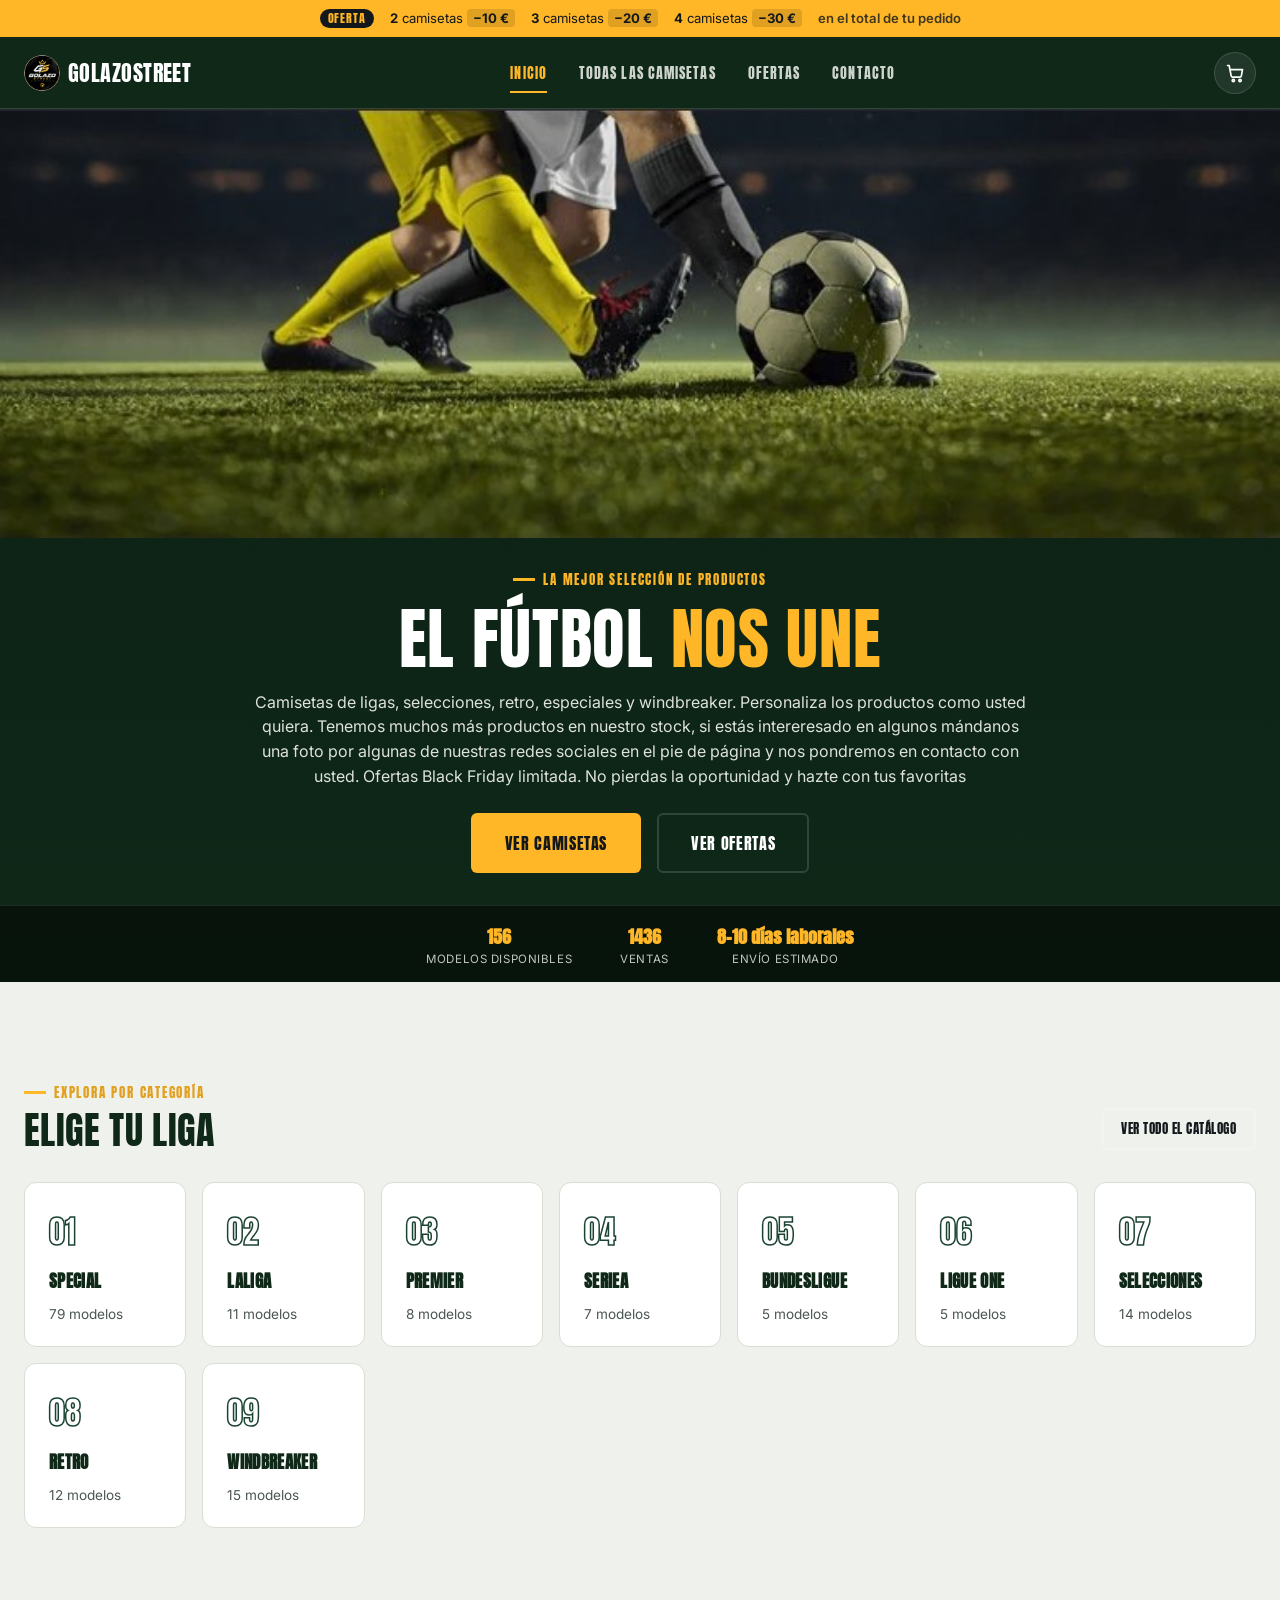
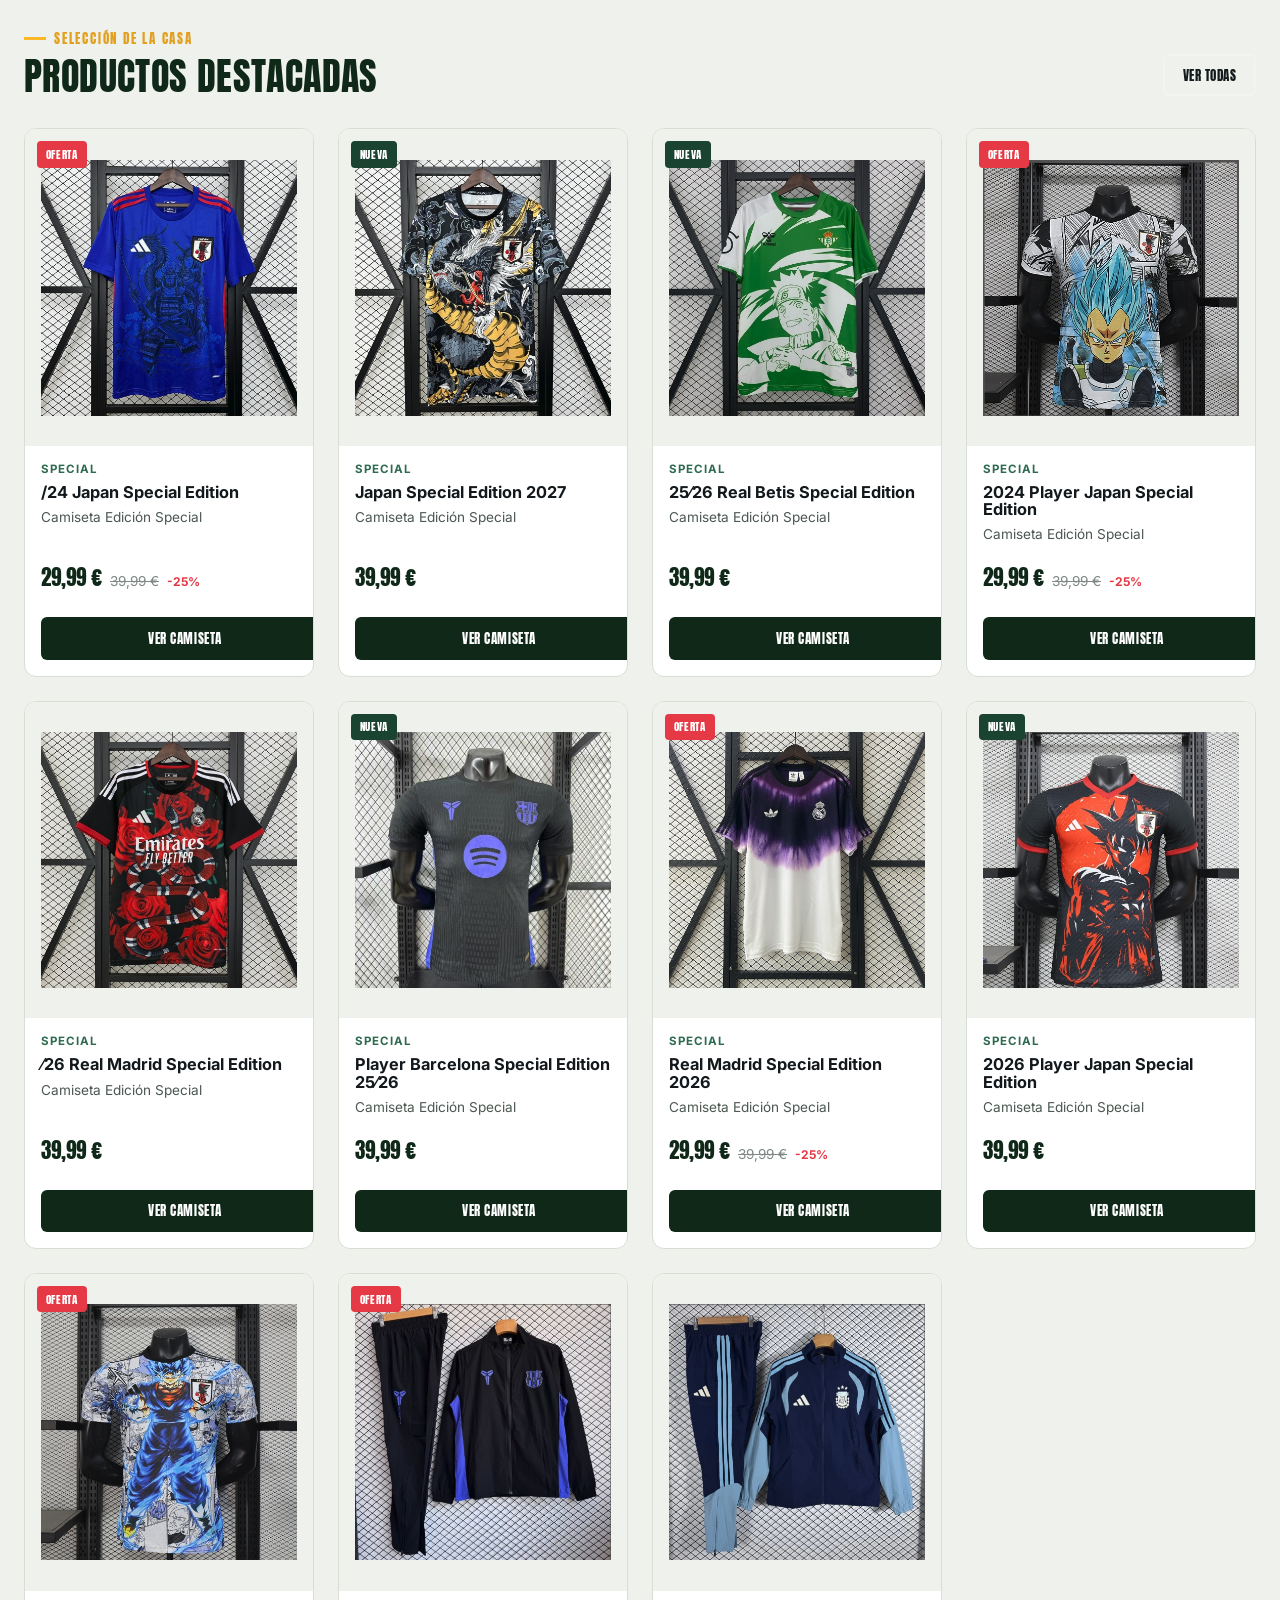
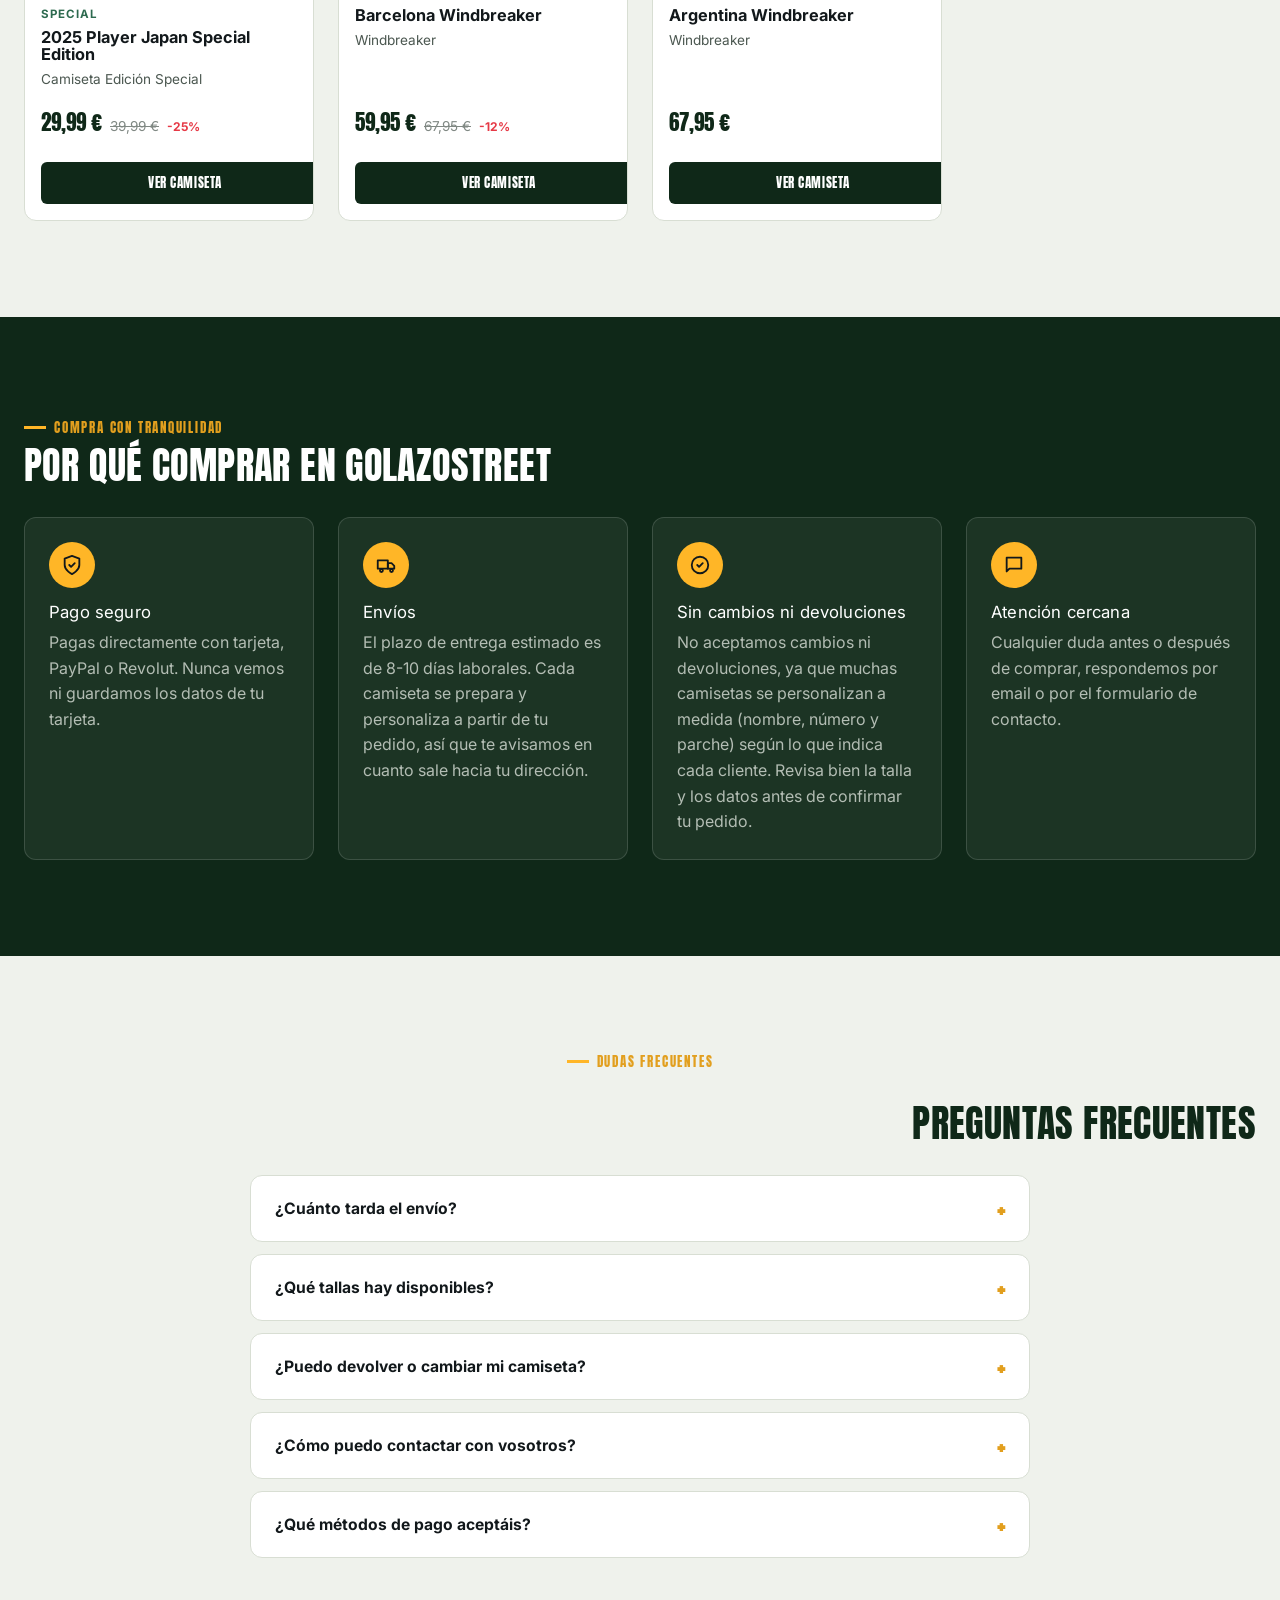
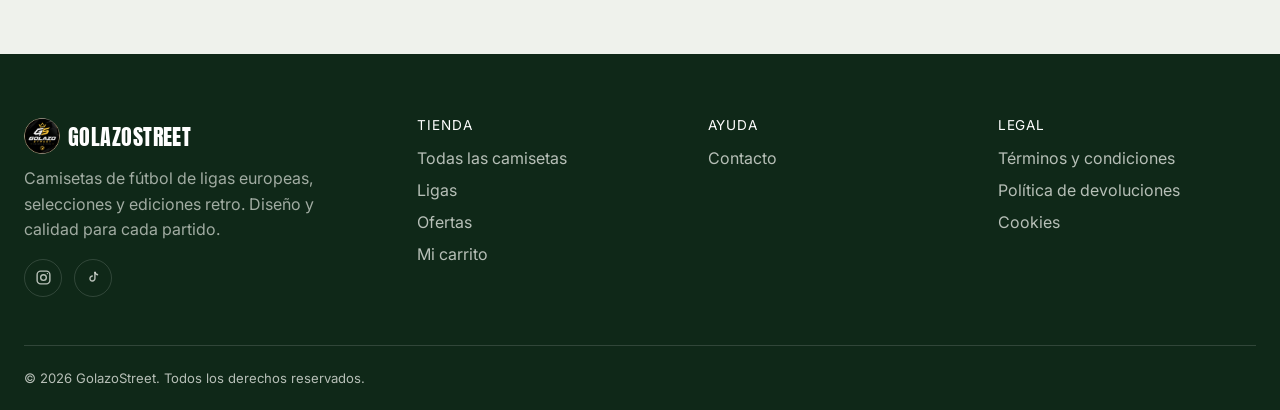
==== commit 4165ac0b: "Actualizo la web" ====
--- a/index.html
+++ b/index.html
@@ -54,11 +54,7 @@
   <main id="contenido-principal">
     <!-- HERO -->
     <section class="hero-full">
-      <div class="hero-full-bg" aria-hidden="true">
-        <span class="hfb-stripe hfb-stripe-1"></span>
-        <span class="hfb-stripe hfb-stripe-2"></span>
-        <span class="hfb-ghost">10</span>
-      </div>
+      <img class="hero-full-photo" src="assets/images/hero-banner.jpg" alt="Balón y jugadores de fútbol en el campo" width="779" height="261" />
 
       <div class="hero-full-content">
         <span class="eyebrow eyebrow-light">La mejor selección de productos</span>
@@ -69,12 +65,12 @@
           <a href="productos.html" class="btn btn-primary btn-lg">Ver camisetas</a>
           <a href="productos.html?oferta=1" class="btn btn-outline btn-lg">Ver ofertas</a>
         </div>
-
-        <div class="hero-full-stats">
-          <div><strong data-stat-productos>14</strong><span>Modelos disponibles</span></div>
-          <div><strong>1436</strong><span>Ventas</span></div>
-          <div><strong>8-10 días laborales</strong><span>Envío estimado</span></div>
-        </div>
+      </div>
+
+      <div class="hero-full-stats">
+        <div><strong data-stat-productos>14</strong><span>Modelos disponibles</span></div>
+        <div><strong>1436</strong><span>Ventas</span></div>
+        <div><strong>8-10 días laborales</strong><span>Envío estimado</span></div>
       </div>
     </section>
 
--- a/css/style.css
+++ b/css/style.css
@@ -492,60 +492,18 @@
 
 .hero-full {
   position: relative;
-  overflow: hidden;
-  background: linear-gradient(135deg, var(--pitch) 0%, var(--pitch-dark) 70%);
-  padding: var(--space-9) var(--space-5);
-  display: flex;
-  align-items: center;
-  justify-content: center;
+  display: flex;
+  flex-direction: column;
+  align-items: center;
   text-align: center;
-  min-height: 460px;
-}
-
-.hero-full-bg {
-  position: absolute;
-  inset: 0;
-  overflow: hidden;
-  z-index: 0;
-}
-
-.hfb-stripe {
-  position: absolute;
-  width: 200%;
-  left: -50%;
-  transform: rotate(-8deg);
-}
-
-.hfb-stripe-1 {
-  height: 70px;
-  top: 4%;
-  background: var(--gold);
-  opacity: 0.12;
-}
-
-.hfb-stripe-2 {
-  height: 120px;
-  bottom: -6%;
-  background: var(--pitch-light);
-  opacity: 0.45;
-}
-
-.hfb-ghost {
-  position: absolute;
-  left: 50%;
-  top: 50%;
-  transform: translate(-50%, -50%);
-  font-family: var(--font-display);
-  font-size: min(60vw, 620px);
-  color: rgba(255, 255, 255, 0.04);
-  line-height: 1;
-  user-select: none;
+  background: linear-gradient(180deg, #0a1f13 0%, var(--pitch-dark) 100%);
 }
 
 .hero-full-content {
   position: relative;
-  z-index: 1;
-  max-width: 720px;
+  z-index: 2;
+  max-width: 860px;
+  padding: var(--space-6) var(--space-5) var(--space-6);
   display: flex;
   flex-direction: column;
   align-items: center;
@@ -559,10 +517,11 @@
 .hero-full-title {
   font-family: var(--font-display);
   color: var(--white);
-  font-size: clamp(2.2rem, 6vw, 4rem);
+  font-size: clamp(2.3rem, 6vw, 4.2rem);
   line-height: 1.02;
   margin-top: var(--space-4);
   letter-spacing: 0.01em;
+  text-wrap: balance;
 }
 
 .hero-full-title span {
@@ -571,13 +530,14 @@
 
 .hero-full-sub {
   margin-top: var(--space-4);
-  color: rgba(239, 242, 236, 0.85);
-  font-size: clamp(0.9rem, 2vw, 1.05rem);
-  max-width: 560px;
+  color: rgba(239, 242, 236, 0.92);
+  font-size: clamp(0.88rem, 1.5vw, 1rem);
+  line-height: 1.55;
+  max-width: 780px;
 }
 
 .hero-full-actions {
-  margin-top: var(--space-6);
+  margin-top: var(--space-5);
   display: flex;
   gap: var(--space-4);
   flex-wrap: wrap;
@@ -589,12 +549,27 @@
   font-size: 1rem;
 }
 
+/* La foto se ve siempre entera: ni se recorta ni se deforma, solo se
+   escala al ancho disponible. Su altura la marca su propia proporción. */
+.hero-full-photo {
+  position: relative;
+  z-index: 1;
+  display: block;
+  width: 100%;
+  height: auto;
+}
+
 .hero-full-stats {
-  margin-top: var(--space-7);
+  position: relative;
+  z-index: 2;
+  width: 100%;
   display: flex;
   gap: var(--space-7);
   flex-wrap: wrap;
   justify-content: center;
+  padding: var(--space-4) var(--space-5);
+  background: rgba(0, 0, 0, 0.5);
+  border-top: 1px solid rgba(255, 255, 255, 0.1);
 }
 
 .hero-full-stats div {
@@ -605,22 +580,21 @@
 
 .hero-full-stats strong {
   font-family: var(--font-display);
-  font-size: 1.3rem;
+  font-size: 1.15rem;
   color: var(--gold);
 }
 
 .hero-full-stats span {
-  font-size: 0.75rem;
-  color: rgba(239, 242, 236, 0.75);
+  font-size: 0.72rem;
+  color: rgba(239, 242, 236, 0.8);
   text-transform: uppercase;
   letter-spacing: 0.05em;
   margin-top: 2px;
 }
 
 @media (max-width: 640px) {
-  .hero-full {
-    min-height: 0;
-    padding: var(--space-8) var(--space-4);
+  .hero-full-content {
+    padding: var(--space-5) var(--space-4) var(--space-5);
   }
 
   .hero-full-actions {
@@ -634,10 +608,10 @@
 
   .hero-full-stats {
     gap: var(--space-5);
-  }
-}
-
-/* ==========================================================================
+    padding: var(--space-3) var(--space-4);
+  }
+}
+
 /* ==========================================================================
    Categorías (ligas)
    ========================================================================== */
@@ -1376,6 +1350,175 @@
 
 .detail-price .price-now {
   font-size: 2rem;
+}
+
+/* Oferta por cantidad ------------------------------------------------- */
+.promo-bar {
+  background: var(--gold);
+  color: var(--ink);
+  font-size: 0.82rem;
+  line-height: 1.3;
+  padding: 0.55rem var(--space-4);
+  text-align: center;
+}
+
+.promo-bar-inner {
+  max-width: var(--max-width);
+  margin: 0 auto;
+  display: flex;
+  flex-wrap: wrap;
+  align-items: center;
+  justify-content: center;
+  gap: 0.3rem 1rem;
+}
+
+.promo-bar-label {
+  background: var(--ink);
+  color: var(--gold);
+  font-family: var(--font-display);
+  font-size: 0.72rem;
+  letter-spacing: 0.08em;
+  text-transform: uppercase;
+  padding: 0.2em 0.7em;
+  border-radius: 999px;
+}
+
+.promo-tiers {
+  display: flex;
+  flex-wrap: wrap;
+  justify-content: center;
+  gap: 0.3rem 1rem;
+}
+
+.promo-tier {
+  white-space: nowrap;
+}
+
+.promo-save {
+  background: rgba(0, 0, 0, 0.12);
+  padding: 0.1em 0.45em;
+  border-radius: 4px;
+}
+
+.promo-bar-note {
+  font-weight: 600;
+  opacity: 0.8;
+}
+
+@media (max-width: 640px) {
+  .promo-bar {
+    font-size: 0.74rem;
+    padding: 0.5rem var(--space-3);
+  }
+
+  .promo-bar-inner {
+    gap: 0.35rem 0.6rem;
+  }
+
+  /* Línea 1: etiqueta + "en el total de tu pedido". Línea 2: los tres tramos en columnas iguales. */
+  .promo-bar-label {
+    order: 1;
+  }
+
+  .promo-bar-note {
+    order: 2;
+  }
+
+  .promo-tiers {
+    order: 3;
+    flex-basis: 100%;
+    display: grid;
+    grid-template-columns: repeat(3, 1fr);
+    gap: 0.3rem;
+  }
+
+  .promo-tier {
+    display: flex;
+    flex-direction: column;
+    align-items: center;
+    gap: 0.15rem;
+    white-space: normal;
+  }
+}
+
+.detail-offer {
+  margin-top: var(--space-4);
+  padding: var(--space-3) var(--space-4);
+  border: 1px dashed var(--gold-dark);
+  background: rgba(255, 182, 39, 0.12);
+  border-radius: var(--radius-md);
+}
+
+.detail-offer-title {
+  font-family: var(--font-display);
+  font-size: 0.8rem;
+  letter-spacing: 0.08em;
+  text-transform: uppercase;
+  color: var(--ink);
+}
+
+.detail-offer-tiers {
+  display: flex;
+  flex-wrap: wrap;
+  gap: var(--space-2);
+  margin-top: var(--space-2);
+}
+
+.offer-chip {
+  background: var(--white);
+  border: 1px solid var(--gold-dark);
+  border-radius: 999px;
+  padding: 0.25rem 0.8rem;
+  font-size: 0.85rem;
+}
+
+.offer-chip em {
+  font-style: normal;
+  font-weight: 800;
+  color: var(--pitch);
+}
+
+.detail-offer-note {
+  margin-top: var(--space-2);
+  font-size: 0.78rem;
+  color: var(--ink-soft);
+}
+
+.summary-row[hidden],
+.discount-nudge[hidden] {
+  display: none;
+}
+
+.summary-row.summary-discount {
+  color: var(--pitch);
+  font-weight: 700;
+  gap: var(--space-3);
+}
+
+.summary-row.summary-discount span:last-child {
+  white-space: nowrap;
+}
+
+/* En el resumen (fondo blanco) el botón de contorno necesita un borde visible */
+.cart-summary .btn-outline {
+  border-color: var(--pitch);
+  color: var(--pitch);
+}
+
+.cart-summary .btn-outline:hover {
+  border-color: var(--gold-dark);
+  color: var(--gold-dark);
+}
+
+.discount-nudge {
+  margin-top: var(--space-3);
+  padding: 0.6rem 0.8rem;
+  background: rgba(255, 182, 39, 0.16);
+  border-left: 3px solid var(--gold);
+  border-radius: var(--radius-sm);
+  font-size: 0.85rem;
+  font-weight: 600;
+  color: var(--ink);
 }
 
 .detail-desc {
